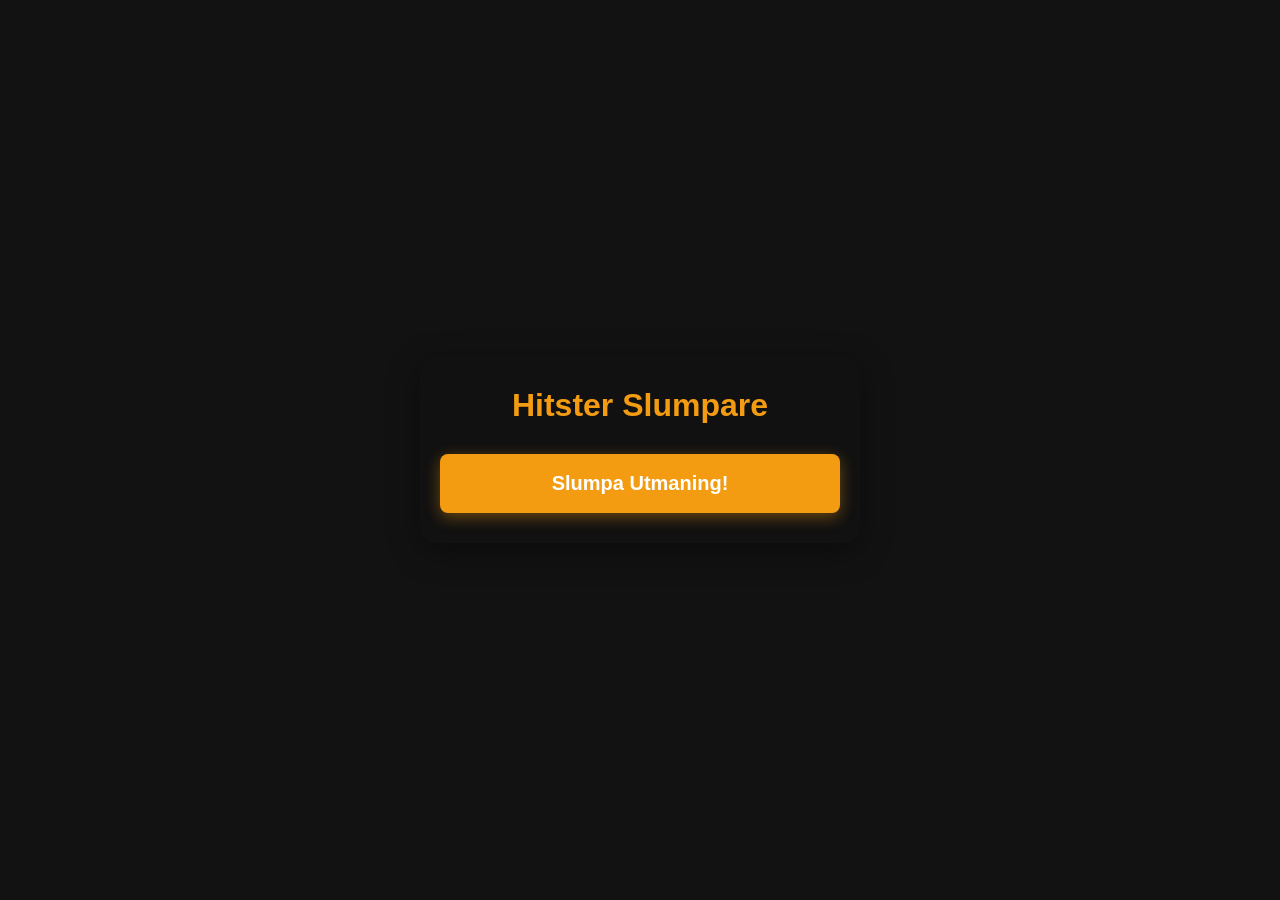
==== index.html @ 3183e4a6 "Create index.html" ====
<!DOCTYPE html>
<html lang="sv">
<head>
    <meta charset="UTF-8">
    <meta name="viewport" content="width=device-width, initial-scale=1.0">
    <title>Hitster Companion</title>
    <style>
        body {
            font-family: -apple-system, BlinkMacSystemFont, "Segoe UI", Roboto, Helvetica, Arial, sans-serif;
            background-image: url('hitster-background.png'); /* Din snygga neonbakgrund */
            background-size: cover;
            background-position: center;
            background-attachment: fixed;
            background-color: #121212;
            color: #ffffff;
            display: flex;
            flex-direction: column;
            align-items: center;
            justify-content: center;
            min-height: 100vh;
            margin: 0;
            padding: 20px;
            box-sizing: border-box;
        }
        .container {
            width: 100%;
            max-width: 400px;
            text-align: center;
            background-color: rgba(18, 18, 18, 0.85); /* Halvtransparent mörk box så texten syns bra */
            padding: 30px 20px;
            border-radius: 16px;
            box-shadow: 0 8px 32px 0 rgba(0, 0, 0, 0.37);
            backdrop-filter: blur(4px);
            -webkit-backdrop-filter: blur(4px);
        }
        h1 { color: #f39c12; margin-top: 0; margin-bottom: 30px; }
        button {
            width: 100%;
            padding: 18px;
            background-color: #f39c12;
            border: none;
            border-radius: 8px;
            color: white;
            font-size: 20px;
            font-weight: bold;
            cursor: pointer;
            box-shadow: 0 4px 15px rgba(243, 156, 18, 0.4);
            transition: background 0.2s, transform 0.1s;
        }
        button:active { 
            background-color: #e67e22; 
            transform: scale(0.98);
        }
        #resultatBox {
            margin-top: 30px;
            padding: 25px 15px;
            border-radius: 8px;
            background-color: rgba(30, 30, 30, 0.9);
            border: 2px dashed #f39c12;
            display: none;
            animation: fadeIn 0.3s ease-in-out;
        }
        .utmaning-titel { font-size: 24px; font-weight: bold; color: #f1c40f; margin-bottom: 12px; }
        .utmaning-info { font-size: 16px; color: #bdc3c7; line-height: 1.4; }

        @keyframes fadeIn {
            from { opacity: 0; transform: translateY(10px); }
            to { opacity: 1; transform: translateY(0); }
        }
    </style>
</head>
<body>

<div class="container">
    <h1>Hitster Slumpare</h1>
    
    <button onclick="slumpaUtmaning()">Slumpa Utmaning!</button>

    <div id="resultatBox">
        <div class="utmaning-titel" id="utmaningTitel"></div>
        <div class="utmaning-info" id="utmaningInfo"></div>
    </div>
</div>

<script>
function slumpaUtmaning() {
    const valen = [
        { 
            titel: "Årtal ± 2 år", 
            info: "Gissa vilket år låten släpptes. Du vinner poäng/kortet om du är max 2 år ifrån det rätta svaret." 
        },
        { 
            titel: "Årtal ± 4 år", 
            info: "Gissa vilket år låten släpptes. Du får en generös felmarginal på upp till 4 år åt båda hållen!" 
        },
        { 
            titel: "Årtionde", 
            info: "Du behöver inte pricka exakt år. Det räcker att du gissar rätt årtionde (t.ex. 80-talet, 90-talet)." 
        },
        { 
            titel: "Före eller efter 2000?", 
            info: "Det enklaste valet! Gissa bara om låten släpptes före år 2000, eller år 2000 och senare." 
        },
        { 
            titel: "Artist", 
            info: "Glöm årtalet! För att ta poäng på den här låten måste du kunna namnet på artisten eller gruppen." 
        }
    ];

    const slumpIndex = Math.floor(Math.random() * valen.length);
    const vald = valen[slumpIndex];

    document.getElementById('utmaningTitel').innerText = vald.titel;
    document.getElementById('utmaningInfo').innerText = vald.info;
    document.getElementById('resultatBox').style.display = 'block';
}
</script>

</body>
</html>
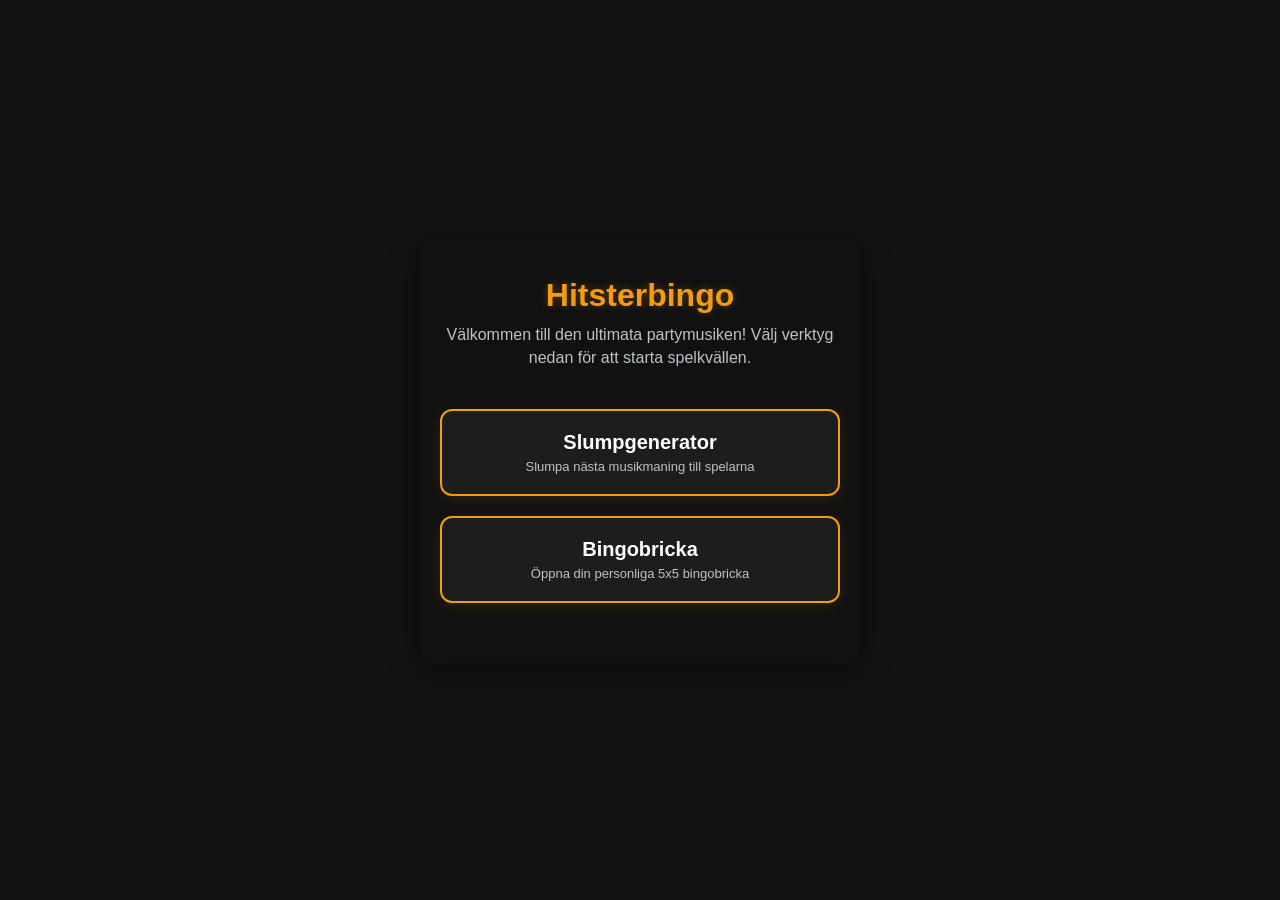
==== commit f6ab4130: "Create index.html" ====
--- a/index.html
+++ b/index.html
@@ -3,11 +3,11 @@
 <head>
     <meta charset="UTF-8">
     <meta name="viewport" content="width=device-width, initial-scale=1.0">
-    <title>Hitster Companion</title>
+    <title>Hitsterbingo</title>
     <style>
         body {
             font-family: -apple-system, BlinkMacSystemFont, "Segoe UI", Roboto, Helvetica, Arial, sans-serif;
-            background-image: url('hitster-background.png'); /* Din snygga neonbakgrund */
+            background-image: url('hitster-background.png'); /* Din neonbakgrund */
             background-size: cover;
             background-position: center;
             background-attachment: fixed;
@@ -26,95 +26,73 @@
             width: 100%;
             max-width: 400px;
             text-align: center;
-            background-color: rgba(18, 18, 18, 0.85); /* Halvtransparent mörk box så texten syns bra */
-            padding: 30px 20px;
+            background-color: rgba(18, 18, 18, 0.85);
+            padding: 40px 20px;
             border-radius: 16px;
             box-shadow: 0 8px 32px 0 rgba(0, 0, 0, 0.37);
             backdrop-filter: blur(4px);
             -webkit-backdrop-filter: blur(4px);
         }
-        h1 { color: #f39c12; margin-top: 0; margin-bottom: 30px; }
-        button {
-            width: 100%;
-            padding: 18px;
-            background-color: #f39c12;
-            border: none;
-            border-radius: 8px;
+        h1 { 
+            color: #f39c12; 
+            margin-top: 0; 
+            margin-bottom: 10px; 
+            font-size: 32px;
+            text-shadow: 0 0 10px rgba(243, 156, 18, 0.3);
+        }
+        .subtitle {
+            color: #bdc3c7;
+            font-size: 16px;
+            margin-bottom: 40px;
+            line-height: 1.4;
+        }
+        .menu-link {
+            display: block;
+            padding: 20px;
+            margin-bottom: 20px;
+            background-color: rgba(255, 255, 255, 0.05);
+            border: 2px solid #f39c12;
+            border-radius: 12px;
             color: white;
+            text-decoration: none;
             font-size: 20px;
             font-weight: bold;
-            cursor: pointer;
-            box-shadow: 0 4px 15px rgba(243, 156, 18, 0.4);
-            transition: background 0.2s, transform 0.1s;
+            transition: all 0.2s ease;
+            box-shadow: 0 4px 15px rgba(243, 156, 18, 0.1);
         }
-        button:active { 
-            background-color: #e67e22; 
+        .menu-link:active {
+            background-color: #f39c12;
             transform: scale(0.98);
+            box-shadow: 0 0 20px rgba(243, 156, 18, 0.4);
         }
-        #resultatBox {
-            margin-top: 30px;
-            padding: 25px 15px;
-            border-radius: 8px;
-            background-color: rgba(30, 30, 30, 0.9);
-            border: 2px dashed #f39c12;
-            display: none;
-            animation: fadeIn 0.3s ease-in-out;
+        .menu-link span {
+            display: block;
+            font-size: 13px;
+            color: #bdc3c7;
+            font-weight: normal;
+            margin-top: 5px;
         }
-        .utmaning-titel { font-size: 24px; font-weight: bold; color: #f1c40f; margin-bottom: 12px; }
-        .utmaning-info { font-size: 16px; color: #bdc3c7; line-height: 1.4; }
-
-        @keyframes fadeIn {
-            from { opacity: 0; transform: translateY(10px); }
-            to { opacity: 1; transform: translateY(0); }
+        .menu-link:active span {
+            color: #ffffff;
         }
     </style>
 </head>
 <body>
 
 <div class="container">
-    <h1>Hitster Slumpare</h1>
+    <h1>Hitsterbingo</h1>
+    <div class="subtitle">Välkommen till den ultimata partymusiken! Välj verktyg nedan för att starta spelkvällen.</div>
     
-    <button onclick="slumpaUtmaning()">Slumpa Utmaning!</button>
+    <a href="generator.html" class="menu-link">
+        Slumpgenerator
+        <span>Slumpa nästa musikmaning till spelarna</span>
+    </a>
 
-    <div id="resultatBox">
-        <div class="utmaning-titel" id="utmaningTitel"></div>
-        <div class="utmaning-info" id="utmaningInfo"></div>
-    </div>
+    <a href="Hitsterbingo.html" class="menu-link">
+        Bingobricka
+        <span>Öppna din personliga 5x5 bingobricka</span>
+    </a>
 </div>
-
-<script>
-function slumpaUtmaning() {
-    const valen = [
-        { 
-            titel: "Årtal ± 2 år", 
-            info: "Gissa vilket år låten släpptes. Du vinner poäng/kortet om du är max 2 år ifrån det rätta svaret." 
-        },
-        { 
-            titel: "Årtal ± 4 år", 
-            info: "Gissa vilket år låten släpptes. Du får en generös felmarginal på upp till 4 år åt båda hållen!" 
-        },
-        { 
-            titel: "Årtionde", 
-            info: "Du behöver inte pricka exakt år. Det räcker att du gissar rätt årtionde (t.ex. 80-talet, 90-talet)." 
-        },
-        { 
-            titel: "Före eller efter 2000?", 
-            info: "Det enklaste valet! Gissa bara om låten släpptes före år 2000, eller år 2000 och senare." 
-        },
-        { 
-            titel: "Artist", 
-            info: "Glöm årtalet! För att ta poäng på den här låten måste du kunna namnet på artisten eller gruppen." 
-        }
-    ];
-
-    const slumpIndex = Math.floor(Math.random() * valen.length);
-    const vald = valen[slumpIndex];
-
-    document.getElementById('utmaningTitel').innerText = vald.titel;
-    document.getElementById('utmaningInfo').innerText = vald.info;
-    document.getElementById('resultatBox').style.display = 'block';
-}
-</script>
 
 </body>
 </html>
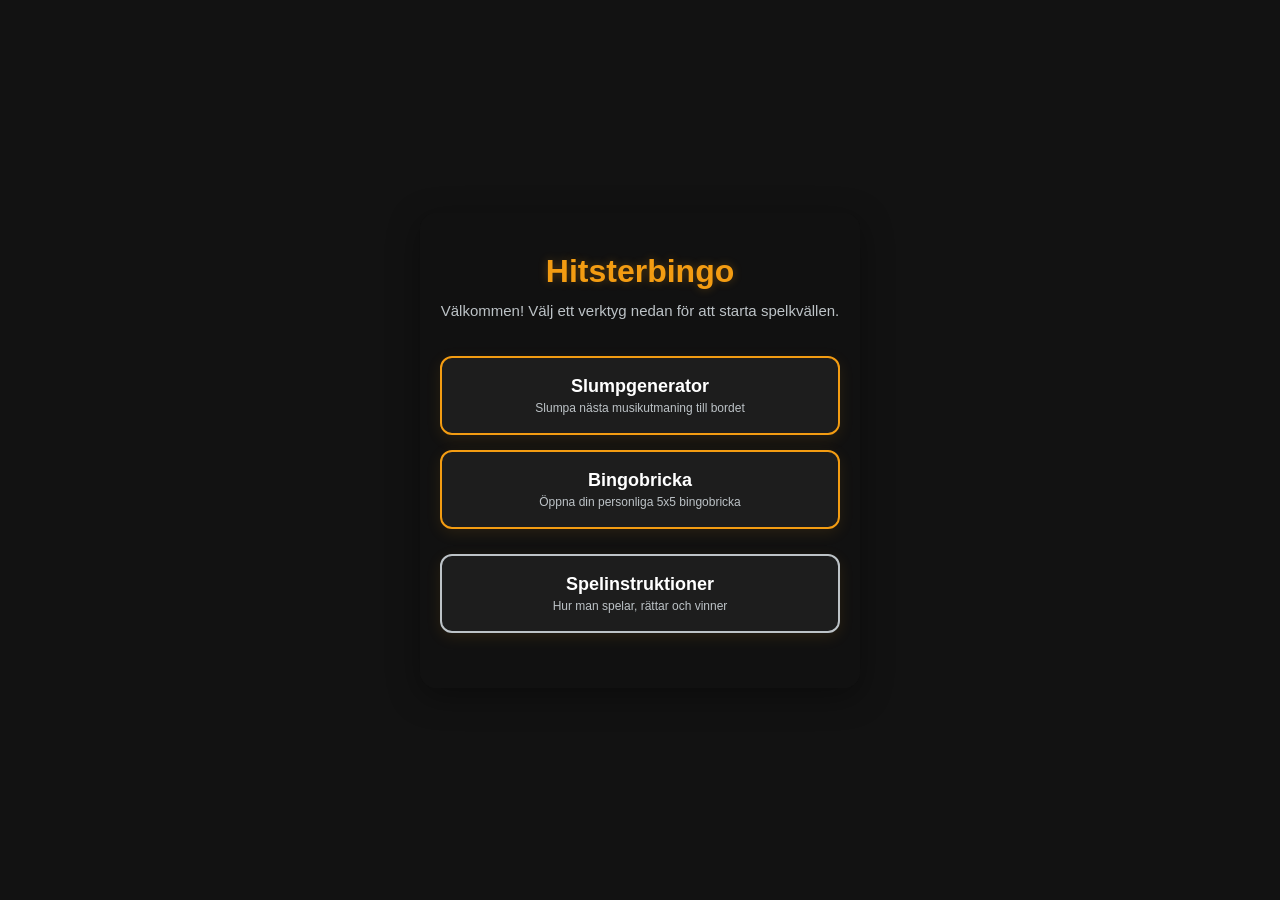
==== commit d502070a: "Create index.html" ====
--- a/index.html
+++ b/index.html
@@ -7,7 +7,7 @@
     <style>
         body {
             font-family: -apple-system, BlinkMacSystemFont, "Segoe UI", Roboto, Helvetica, Arial, sans-serif;
-            background-image: url('hitster-background.png'); /* Din neonbakgrund */
+            background-image: url('hitster-background.png');
             background-size: cover;
             background-position: center;
             background-attachment: fixed;
@@ -42,20 +42,20 @@
         }
         .subtitle {
             color: #bdc3c7;
-            font-size: 16px;
-            margin-bottom: 40px;
+            font-size: 15px;
+            margin-bottom: 35px;
             line-height: 1.4;
         }
         .menu-link {
             display: block;
-            padding: 20px;
-            margin-bottom: 20px;
+            padding: 18px 15px;
+            margin-bottom: 15px;
             background-color: rgba(255, 255, 255, 0.05);
             border: 2px solid #f39c12;
             border-radius: 12px;
             color: white;
             text-decoration: none;
-            font-size: 20px;
+            font-size: 18px;
             font-weight: bold;
             transition: all 0.2s ease;
             box-shadow: 0 4px 15px rgba(243, 156, 18, 0.1);
@@ -67,30 +67,43 @@
         }
         .menu-link span {
             display: block;
-            font-size: 13px;
+            font-size: 12px;
             color: #bdc3c7;
             font-weight: normal;
-            margin-top: 5px;
+            margin-top: 4px;
         }
-        .menu-link:active span {
-            color: #ffffff;
+        .menu-link:active span { color: #ffffff; }
+        
+        .menu-link.secondary {
+            border-color: #bdc3c7;
+            margin-top: 25px;
         }
+        .menu-link.secondary:active {
+            background-color: #bdc3c7;
+            color: #121212;
+        }
+        .menu-link.secondary:active span { color: #121212; }
     </style>
 </head>
 <body>
 
 <div class="container">
     <h1>Hitsterbingo</h1>
-    <div class="subtitle">Välkommen till den ultimata partymusiken! Välj verktyg nedan för att starta spelkvällen.</div>
+    <div class="subtitle">Välkommen! Välj ett verktyg nedan för att starta spelkvällen.</div>
     
     <a href="generator.html" class="menu-link">
         Slumpgenerator
-        <span>Slumpa nästa musikmaning till spelarna</span>
+        <span>Slumpa nästa musikutmaning till bordet</span>
     </a>
 
-    <a href="Hitsterbingo.html" class="menu-link">
+    <a href="hitsterbingo.html" class="menu-link">
         Bingobricka
         <span>Öppna din personliga 5x5 bingobricka</span>
+    </a>
+
+    <a href="regler.html" class="menu-link secondary">
+        Spelinstruktioner
+        <span>Hur man spelar, rättar och vinner</span>
     </a>
 </div>
 
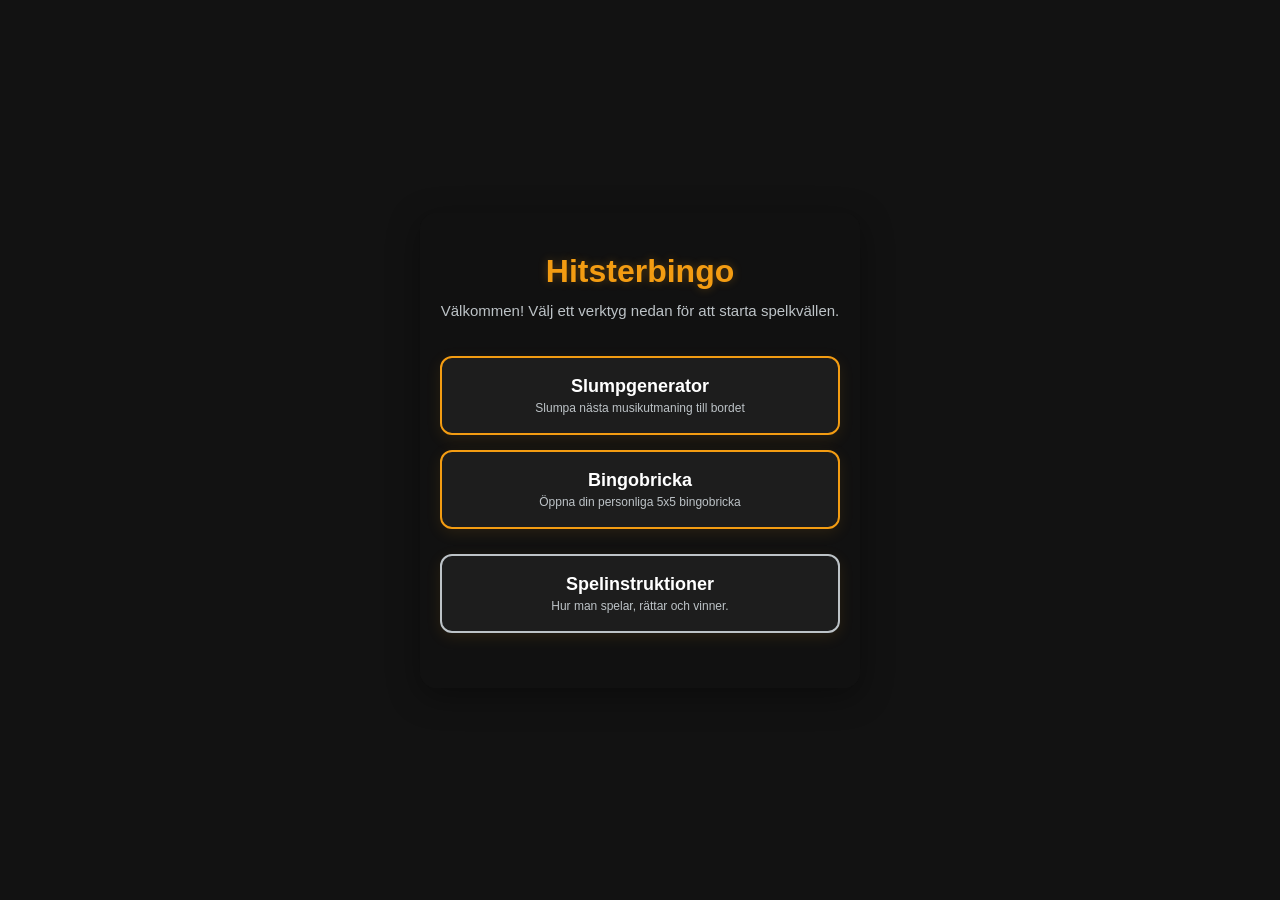
==== commit 8c895db4: "Update index.html" ====
--- a/index.html
+++ b/index.html
@@ -103,7 +103,7 @@
 
     <a href="regler.html" class="menu-link secondary">
         Spelinstruktioner
-        <span>Hur man spelar, rättar och vinner</span>
+        <span>Hur man spelar, rättar och vinner.</span>
     </a>
 </div>
 
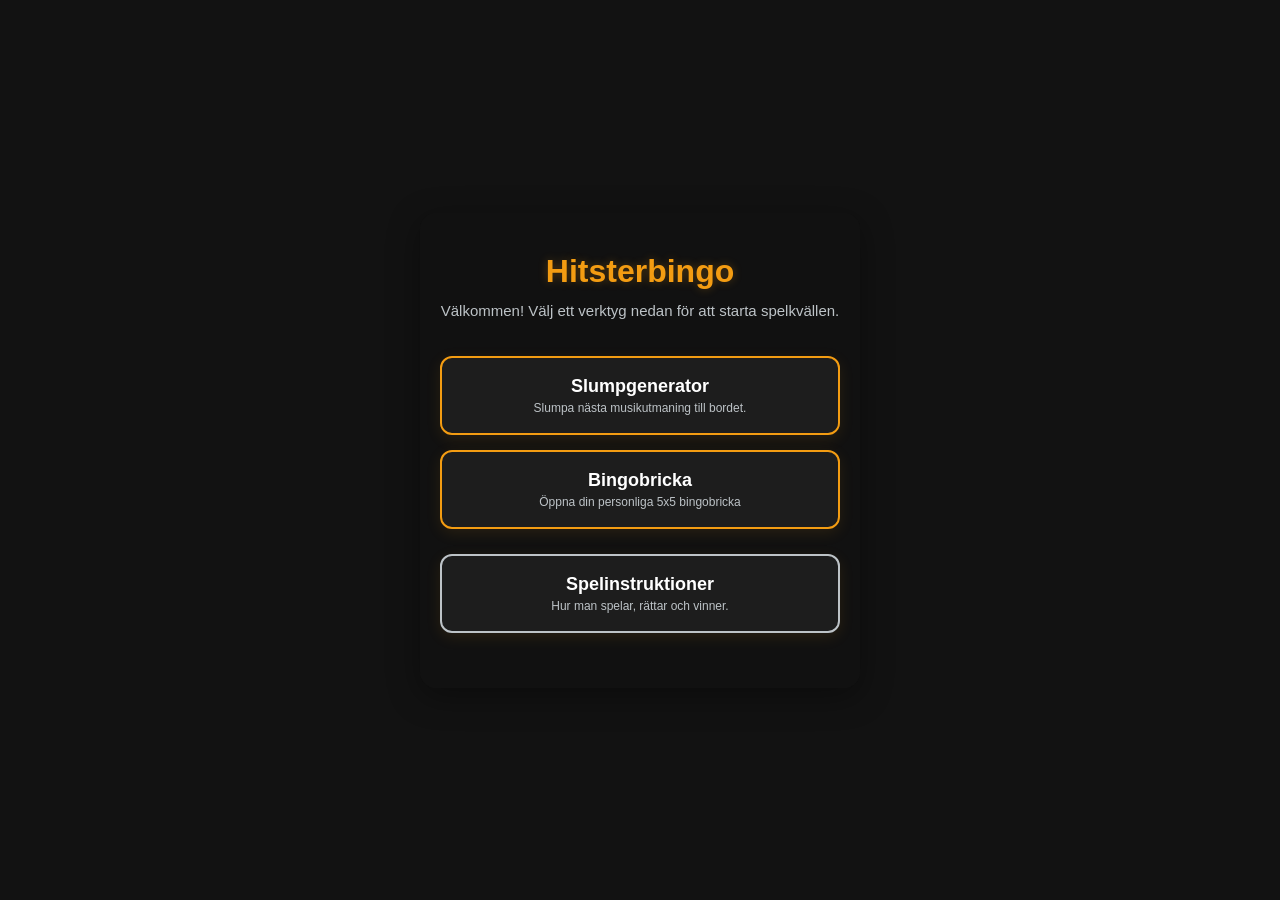
==== commit b4da910d: "Update index.html" ====
--- a/index.html
+++ b/index.html
@@ -93,7 +93,7 @@
     
     <a href="generator.html" class="menu-link">
         Slumpgenerator
-        <span>Slumpa nästa musikutmaning till bordet</span>
+        <span>Slumpa nästa musikutmaning till bordet.</span>
     </a>
 
     <a href="hitsterbingo.html" class="menu-link">
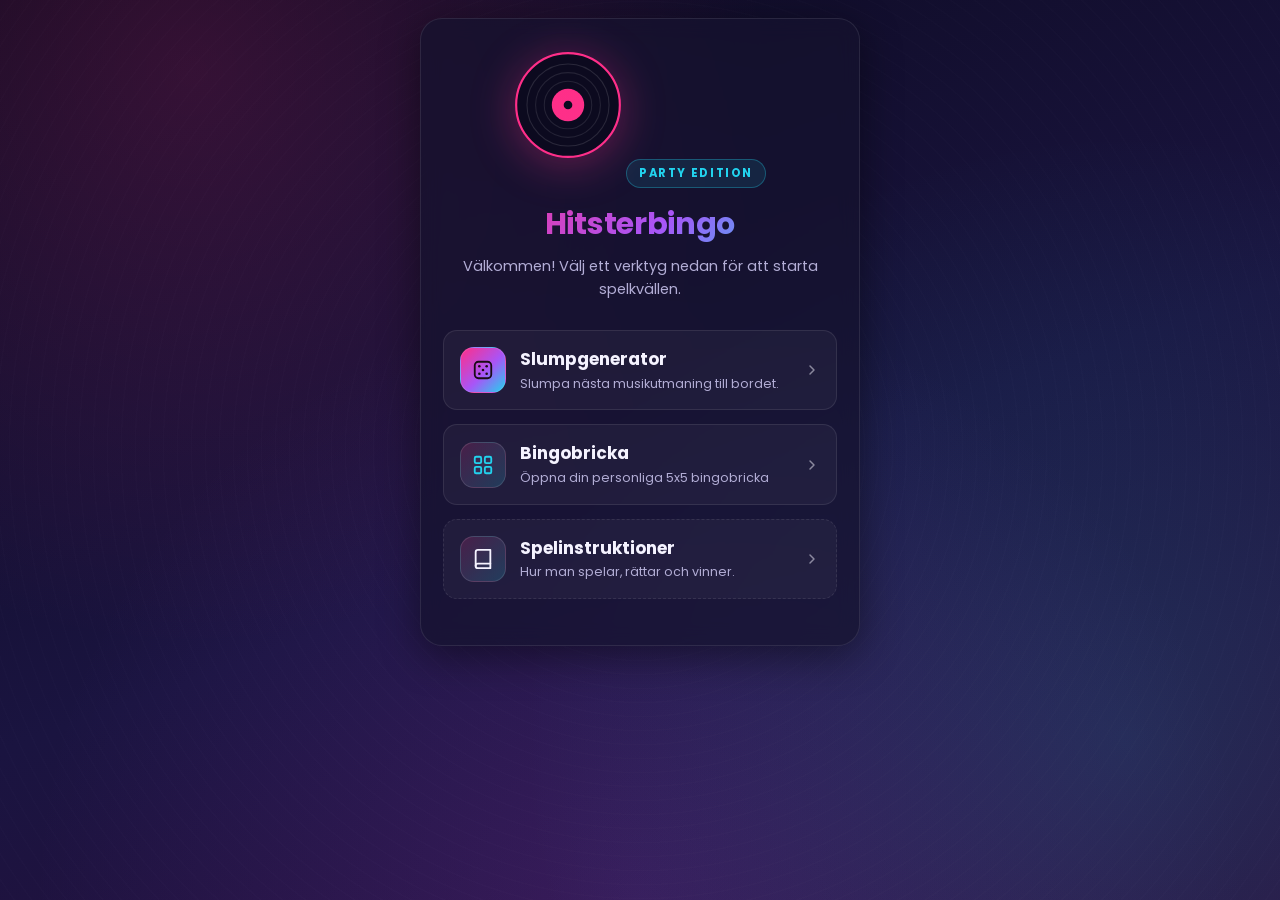
==== commit 0e24d9ba: "Ge appen en ny neon vinyl-design med grafik och animationer Byter till ett delat designsystem (style" ====
--- a/index.html
+++ b/index.html
@@ -4,108 +4,85 @@
     <meta charset="UTF-8">
     <meta name="viewport" content="width=device-width, initial-scale=1.0">
     <title>Hitsterbingo</title>
-    <style>
-        body {
-            font-family: -apple-system, BlinkMacSystemFont, "Segoe UI", Roboto, Helvetica, Arial, sans-serif;
-            background-image: url('hitster-background.png');
-            background-size: cover;
-            background-position: center;
-            background-attachment: fixed;
-            background-color: #121212;
-            color: #ffffff;
-            display: flex;
-            flex-direction: column;
-            align-items: center;
-            justify-content: center;
-            min-height: 100vh;
-            margin: 0;
-            padding: 20px;
-            box-sizing: border-box;
-        }
-        .container {
-            width: 100%;
-            max-width: 400px;
-            text-align: center;
-            background-color: rgba(18, 18, 18, 0.85);
-            padding: 40px 20px;
-            border-radius: 16px;
-            box-shadow: 0 8px 32px 0 rgba(0, 0, 0, 0.37);
-            backdrop-filter: blur(4px);
-            -webkit-backdrop-filter: blur(4px);
-        }
-        h1 { 
-            color: #f39c12; 
-            margin-top: 0; 
-            margin-bottom: 10px; 
-            font-size: 32px;
-            text-shadow: 0 0 10px rgba(243, 156, 18, 0.3);
-        }
-        .subtitle {
-            color: #bdc3c7;
-            font-size: 15px;
-            margin-bottom: 35px;
-            line-height: 1.4;
-        }
-        .menu-link {
-            display: block;
-            padding: 18px 15px;
-            margin-bottom: 15px;
-            background-color: rgba(255, 255, 255, 0.05);
-            border: 2px solid #f39c12;
-            border-radius: 12px;
-            color: white;
-            text-decoration: none;
-            font-size: 18px;
-            font-weight: bold;
-            transition: all 0.2s ease;
-            box-shadow: 0 4px 15px rgba(243, 156, 18, 0.1);
-        }
-        .menu-link:active {
-            background-color: #f39c12;
-            transform: scale(0.98);
-            box-shadow: 0 0 20px rgba(243, 156, 18, 0.4);
-        }
-        .menu-link span {
-            display: block;
-            font-size: 12px;
-            color: #bdc3c7;
-            font-weight: normal;
-            margin-top: 4px;
-        }
-        .menu-link:active span { color: #ffffff; }
-        
-        .menu-link.secondary {
-            border-color: #bdc3c7;
-            margin-top: 25px;
-        }
-        .menu-link.secondary:active {
-            background-color: #bdc3c7;
-            color: #121212;
-        }
-        .menu-link.secondary:active span { color: #121212; }
-    </style>
+    <link rel="preconnect" href="https://fonts.googleapis.com">
+    <link href="https://fonts.googleapis.com/css2?family=Poppins:wght@400;600;700;800&display=swap" rel="stylesheet">
+    <link rel="stylesheet" href="style.css">
 </head>
 <body>
 
-<div class="container">
-    <h1>Hitsterbingo</h1>
+<main class="container">
+    <svg class="vinyl-logo" viewBox="0 0 100 100" fill="none" aria-hidden="true">
+        <circle cx="50" cy="50" r="48" fill="#0c0a1f" stroke="url(#gHomeRing)" stroke-width="2"/>
+        <circle cx="50" cy="50" r="38" stroke="rgba(255,255,255,0.12)" stroke-width="1"/>
+        <circle cx="50" cy="50" r="30" stroke="rgba(255,255,255,0.1)" stroke-width="1"/>
+        <circle cx="50" cy="50" r="22" stroke="rgba(255,255,255,0.1)" stroke-width="1"/>
+        <circle cx="50" cy="50" r="15" fill="url(#gHomeLabel)"/>
+        <circle cx="50" cy="50" r="4" fill="#0c0a1f"/>
+        <defs>
+            <linearGradient id="gHomeRing" x1="0" y1="0" x2="100" y2="100">
+                <stop stop-color="#ff2e88"/>
+                <stop offset="0.5" stop-color="#a855f7"/>
+                <stop offset="1" stop-color="#22d3ee"/>
+            </linearGradient>
+            <linearGradient id="gHomeLabel" x1="0" y1="0" x2="100" y2="100">
+                <stop stop-color="#ff2e88"/>
+                <stop offset="1" stop-color="#22d3ee"/>
+            </linearGradient>
+        </defs>
+    </svg>
+
+    <div class="eyebrow">Party edition</div>
+    <h1 class="title">Hitsterbingo</h1>
     <div class="subtitle">Välkommen! Välj ett verktyg nedan för att starta spelkvällen.</div>
-    
-    <a href="generator.html" class="menu-link">
-        Slumpgenerator
-        <span>Slumpa nästa musikutmaning till bordet.</span>
+
+    <a href="generator.html" class="menu-link primary">
+        <span class="icon-badge">
+            <svg viewBox="0 0 24 24" fill="none" stroke="#1a0b14" stroke-width="2" stroke-linecap="round" stroke-linejoin="round">
+                <rect x="3" y="3" width="18" height="18" rx="4"/>
+                <circle cx="8" cy="8" r="1.4" fill="#1a0b14" stroke="none"/>
+                <circle cx="16" cy="8" r="1.4" fill="#1a0b14" stroke="none"/>
+                <circle cx="12" cy="12" r="1.4" fill="#1a0b14" stroke="none"/>
+                <circle cx="8" cy="16" r="1.4" fill="#1a0b14" stroke="none"/>
+                <circle cx="16" cy="16" r="1.4" fill="#1a0b14" stroke="none"/>
+            </svg>
+        </span>
+        <span class="label-block">
+            <span class="label">Slumpgenerator</span>
+            <span class="desc">Slumpa nästa musikutmaning till bordet.</span>
+        </span>
+        <svg class="chevron" viewBox="0 0 24 24" fill="none" stroke="currentColor" stroke-width="2.2" stroke-linecap="round" stroke-linejoin="round"><path d="M9 6l6 6-6 6"/></svg>
     </a>
 
     <a href="hitsterbingo.html" class="menu-link">
-        Bingobricka
-        <span>Öppna din personliga 5x5 bingobricka</span>
+        <span class="icon-badge">
+            <svg viewBox="0 0 24 24" fill="none" stroke="#22d3ee" stroke-width="2" stroke-linecap="round" stroke-linejoin="round">
+                <rect x="3" y="3" width="7" height="7" rx="1.5"/>
+                <rect x="14" y="3" width="7" height="7" rx="1.5"/>
+                <rect x="3" y="14" width="7" height="7" rx="1.5"/>
+                <rect x="14" y="14" width="7" height="7" rx="1.5"/>
+            </svg>
+        </span>
+        <span class="label-block">
+            <span class="label">Bingobricka</span>
+            <span class="desc">Öppna din personliga 5x5 bingobricka</span>
+        </span>
+        <svg class="chevron" viewBox="0 0 24 24" fill="none" stroke="currentColor" stroke-width="2.2" stroke-linecap="round" stroke-linejoin="round"><path d="M9 6l6 6-6 6"/></svg>
     </a>
 
     <a href="regler.html" class="menu-link secondary">
-        Spelinstruktioner
-        <span>Hur man spelar, rättar och vinner.</span>
+        <span class="icon-badge">
+            <svg viewBox="0 0 24 24" fill="none" stroke="#f5f3ff" stroke-width="2" stroke-linecap="round" stroke-linejoin="round">
+                <path d="M4 19.5A2.5 2.5 0 0 1 6.5 17H20"/>
+                <path d="M4 4.5A2.5 2.5 0 0 1 6.5 2H20v20H6.5A2.5 2.5 0 0 1 4 19.5v-15Z"/>
+            </svg>
+        </span>
+        <span class="label-block">
+            <span class="label">Spelinstruktioner</span>
+            <span class="desc">Hur man spelar, rättar och vinner.</span>
+        </span>
+        <svg class="chevron" viewBox="0 0 24 24" fill="none" stroke="currentColor" stroke-width="2.2" stroke-linecap="round" stroke-linejoin="round"><path d="M9 6l6 6-6 6"/></svg>
     </a>
-</div>
+</main>
 
 </body>
 </html>
--- a/style.css
+++ b/style.css
@@ -0,0 +1,517 @@
+/* ==========================================================================
+   Hitster Bingo — Neon Vinyl design system
+   Shared styles for index, generator, hitsterbingo, regler
+   ========================================================================== */
+
+:root {
+    --bg-1: #0c0a1f;
+    --bg-2: #1a1440;
+    --bg-3: #2a0f3d;
+
+    --surface: rgba(22, 18, 46, 0.72);
+    --surface-solid: #171331;
+    --surface-hairline: rgba(255, 255, 255, 0.09);
+
+    --text-primary: #f5f3ff;
+    --text-muted: #b3aed6;
+    --text-faint: #837da8;
+
+    --accent-1: #ff2e88;
+    --accent-2: #22d3ee;
+    --accent-gradient: linear-gradient(135deg, #ff2e88 0%, #a855f7 55%, #22d3ee 100%);
+    --accent-gradient-soft: linear-gradient(135deg, rgba(255, 46, 136, 0.18), rgba(34, 211, 238, 0.18));
+
+    --c-ar2: #ff5c72;       /* Röd — Årtal ± 2 år */
+    --c-ar4: #3fa9ff;       /* Blå — Årtal ± 4 år */
+    --c-artionde: #b06bff;  /* Lila — Årtionde */
+    --c-sekel: #2fe0a8;     /* Grön — Före/efter 2000 */
+    --c-artist: #ffd166;    /* Gul — Artist */
+
+    --radius-lg: 22px;
+    --radius-md: 14px;
+    --radius-sm: 10px;
+
+    --shadow-soft: 0 10px 40px rgba(0, 0, 0, 0.45);
+    --shadow-glow: 0 0 24px rgba(255, 46, 136, 0.25);
+}
+
+* { box-sizing: border-box; }
+
+html, body {
+    margin: 0;
+    padding: 0;
+}
+
+body {
+    font-family: "Poppins", -apple-system, BlinkMacSystemFont, "Segoe UI", Roboto, Helvetica, Arial, sans-serif;
+    color: var(--text-primary);
+    min-height: 100vh;
+    display: flex;
+    flex-direction: column;
+    align-items: center;
+    padding: 18px;
+    position: relative;
+    overflow-x: hidden;
+
+    background-color: var(--bg-1);
+    background-image:
+        radial-gradient(circle at 15% 8%, rgba(255, 46, 136, 0.16), transparent 42%),
+        radial-gradient(circle at 88% 82%, rgba(34, 211, 238, 0.14), transparent 45%),
+        radial-gradient(circle at 50% 100%, rgba(168, 85, 247, 0.16), transparent 55%),
+        linear-gradient(160deg, var(--bg-1) 0%, var(--bg-2) 55%, var(--bg-3) 100%);
+    background-attachment: fixed;
+}
+
+/* Faint vinyl grooves drifting behind the content, purely decorative */
+body::before {
+    content: "";
+    position: fixed;
+    inset: 0;
+    z-index: 0;
+    pointer-events: none;
+    background-image: repeating-radial-gradient(
+        circle at 50% 50%,
+        rgba(255, 255, 255, 0.025) 0px,
+        rgba(255, 255, 255, 0.025) 1px,
+        transparent 2px,
+        transparent 14px
+    );
+    opacity: 0.5;
+}
+
+main, .nav-bar, .container, footer {
+    position: relative;
+    z-index: 1;
+}
+
+h1, h2, h3 {
+    font-family: "Poppins", sans-serif;
+    font-weight: 700;
+    margin: 0;
+}
+
+p, li, span, div { line-height: 1.5; }
+
+a { color: inherit; }
+
+/* ---------- Nav bar ---------- */
+
+.nav-bar {
+    width: 100%;
+    max-width: 440px;
+    display: flex;
+    justify-content: space-between;
+    align-items: center;
+    gap: 10px;
+    margin-bottom: 22px;
+}
+
+.nav-btn {
+    display: inline-flex;
+    align-items: center;
+    gap: 6px;
+    background-color: rgba(255, 255, 255, 0.06);
+    border: 1px solid var(--surface-hairline);
+    color: var(--text-primary);
+    padding: 9px 16px;
+    border-radius: 999px;
+    text-decoration: none;
+    font-size: 13.5px;
+    font-weight: 600;
+    letter-spacing: 0.01em;
+    transition: background-color 0.2s ease, transform 0.15s ease, border-color 0.2s ease;
+    white-space: nowrap;
+}
+
+.nav-btn svg { width: 15px; height: 15px; flex-shrink: 0; }
+
+.nav-btn:active { transform: scale(0.95); background-color: rgba(255, 255, 255, 0.14); }
+
+.nav-btn.accent {
+    border-color: rgba(255, 46, 136, 0.6);
+    color: #ffe1ef;
+    background: var(--accent-gradient-soft);
+}
+.nav-btn.accent:active { background: var(--accent-gradient); color: #1a0b14; }
+
+/* ---------- Containers / cards ---------- */
+
+.container {
+    width: 100%;
+    max-width: 440px;
+    background: var(--surface);
+    border: 1px solid var(--surface-hairline);
+    border-radius: var(--radius-lg);
+    padding: 32px 22px;
+    box-shadow: var(--shadow-soft);
+    backdrop-filter: blur(10px);
+    -webkit-backdrop-filter: blur(10px);
+    text-align: center;
+}
+
+.eyebrow {
+    display: inline-flex;
+    align-items: center;
+    gap: 6px;
+    font-size: 11.5px;
+    font-weight: 700;
+    letter-spacing: 0.14em;
+    text-transform: uppercase;
+    color: var(--accent-2);
+    background: rgba(34, 211, 238, 0.1);
+    border: 1px solid rgba(34, 211, 238, 0.3);
+    padding: 5px 12px;
+    border-radius: 999px;
+    margin-bottom: 14px;
+}
+
+h1.title {
+    font-size: 30px;
+    margin-bottom: 8px;
+    background: var(--accent-gradient);
+    -webkit-background-clip: text;
+    background-clip: text;
+    color: transparent;
+    letter-spacing: -0.01em;
+}
+
+.subtitle {
+    color: var(--text-muted);
+    font-size: 14.5px;
+    margin-bottom: 30px;
+    line-height: 1.55;
+}
+
+/* ---------- Vinyl logo mark ---------- */
+
+.vinyl-logo {
+    width: 108px;
+    height: 108px;
+    margin: 0 auto 18px;
+    animation: spin-slow 16s linear infinite;
+    filter: drop-shadow(0 6px 22px rgba(255, 46, 136, 0.35));
+}
+
+@keyframes spin-slow {
+    from { transform: rotate(0deg); }
+    to { transform: rotate(360deg); }
+}
+
+@media (prefers-reduced-motion: reduce) {
+    .vinyl-logo, .vinyl-spin { animation: none !important; }
+}
+
+/* ---------- Menu links (index) ---------- */
+
+.menu-link {
+    display: flex;
+    align-items: center;
+    gap: 14px;
+    text-align: left;
+    padding: 16px 16px;
+    margin-bottom: 14px;
+    background-color: rgba(255, 255, 255, 0.04);
+    border: 1px solid var(--surface-hairline);
+    border-radius: var(--radius-md);
+    color: var(--text-primary);
+    text-decoration: none;
+    transition: transform 0.15s ease, border-color 0.2s ease, background-color 0.2s ease;
+    opacity: 0;
+    transform: translateY(10px);
+    animation: rise-in 0.5s ease forwards;
+}
+
+.menu-link:nth-of-type(1) { animation-delay: 0.05s; }
+.menu-link:nth-of-type(2) { animation-delay: 0.15s; }
+.menu-link:nth-of-type(3) { animation-delay: 0.25s; }
+
+@keyframes rise-in {
+    to { opacity: 1; transform: translateY(0); }
+}
+
+.menu-link .icon-badge {
+    flex-shrink: 0;
+    width: 46px;
+    height: 46px;
+    border-radius: 14px;
+    display: flex;
+    align-items: center;
+    justify-content: center;
+    background: var(--accent-gradient-soft);
+    border: 1px solid rgba(255, 255, 255, 0.12);
+}
+
+.menu-link .icon-badge svg { width: 22px; height: 22px; }
+
+.menu-link .label-block { flex: 1; min-width: 0; }
+
+.menu-link .label {
+    display: block;
+    font-size: 17px;
+    font-weight: 700;
+}
+
+.menu-link .desc {
+    display: block;
+    font-size: 12.5px;
+    color: var(--text-muted);
+    font-weight: 400;
+    margin-top: 2px;
+}
+
+.menu-link .chevron { flex-shrink: 0; opacity: 0.5; width: 16px; height: 16px; }
+
+.menu-link:active {
+    transform: scale(0.98);
+    border-color: rgba(255, 46, 136, 0.5);
+    background-color: rgba(255, 46, 136, 0.08);
+}
+
+.menu-link.primary .icon-badge { background: var(--accent-gradient); }
+.menu-link.primary .icon-badge svg { color: #1a0b14; }
+
+.menu-link.secondary { margin-top: 6px; border-style: dashed; }
+
+/* ---------- Buttons ---------- */
+
+.action-btn {
+    width: 100%;
+    display: inline-flex;
+    align-items: center;
+    justify-content: center;
+    gap: 10px;
+    padding: 18px;
+    background: var(--accent-gradient);
+    background-size: 160% 160%;
+    border: none;
+    border-radius: var(--radius-md);
+    color: #1a0b14;
+    font-family: inherit;
+    font-size: 18px;
+    font-weight: 700;
+    cursor: pointer;
+    box-shadow: 0 10px 30px rgba(255, 46, 136, 0.35);
+    transition: transform 0.12s ease, box-shadow 0.2s ease, background-position 0.4s ease;
+}
+
+.action-btn svg { width: 22px; height: 22px; }
+
+.action-btn:active {
+    transform: scale(0.97);
+    background-position: 100% 0%;
+    box-shadow: 0 4px 16px rgba(255, 46, 136, 0.3);
+}
+
+.action-btn.spinning svg { animation: spin-fast 0.5s linear infinite; }
+
+@keyframes spin-fast {
+    from { transform: rotate(0deg); }
+    to { transform: rotate(360deg); }
+}
+
+/* ---------- Result card (generator) ---------- */
+
+#resultatBox {
+    margin-top: 28px;
+    padding: 26px 18px;
+    border-radius: var(--radius-md);
+    background-color: var(--surface-solid);
+    border: 2px solid var(--card-glow, var(--accent-1));
+    box-shadow: 0 0 0 rgba(0,0,0,0);
+    display: none;
+    perspective: 800px;
+}
+
+#resultatBox.show {
+    display: block;
+    animation: card-flip-in 0.5s cubic-bezier(.2,.7,.3,1.1);
+}
+
+@keyframes card-flip-in {
+    from { opacity: 0; transform: rotateX(-35deg) translateY(14px) scale(0.96); }
+    to   { opacity: 1; transform: rotateX(0) translateY(0) scale(1); }
+}
+
+.utmaning-titel {
+    font-size: 25px;
+    font-weight: 700;
+    margin-bottom: 10px;
+}
+
+.utmaning-info {
+    font-size: 15px;
+    color: var(--text-muted);
+    line-height: 1.5;
+}
+
+.result-icon {
+    width: 40px;
+    height: 40px;
+    margin: 0 auto 12px;
+}
+
+/* ---------- Legend / chips ---------- */
+
+.legend {
+    display: grid;
+    grid-template-columns: repeat(2, 1fr);
+    gap: 8px;
+    margin-bottom: 22px;
+}
+
+.legend-item {
+    display: flex;
+    align-items: center;
+    gap: 9px;
+    font-size: 12px;
+    text-align: left;
+    background: rgba(255, 255, 255, 0.04);
+    border: 1px solid var(--surface-hairline);
+    border-radius: var(--radius-sm);
+    padding: 9px 10px;
+}
+
+.legend-item.span-2 { grid-column: span 2; }
+
+.color-box {
+    width: 16px;
+    height: 16px;
+    border-radius: 5px;
+    flex-shrink: 0;
+    box-shadow: 0 0 10px currentColor;
+}
+
+/* ---------- Bingo grid ---------- */
+
+.bingo-grid {
+    display: grid;
+    grid-template-columns: repeat(5, 1fr);
+    gap: 7px;
+    margin-bottom: 22px;
+    aspect-ratio: 1 / 1;
+}
+
+.bingo-cell {
+    border-radius: 10px;
+    cursor: pointer;
+    position: relative;
+    transition: transform 0.12s ease, opacity 0.2s ease, filter 0.2s ease;
+    box-shadow: inset 0 0 12px rgba(0, 0, 0, 0.35), 0 2px 8px rgba(0, 0, 0, 0.25);
+    border: 1px solid rgba(255, 255, 255, 0.15);
+    background-blend-mode: overlay;
+    background-image: radial-gradient(circle at 30% 25%, rgba(255,255,255,0.35), transparent 55%);
+}
+
+.bingo-cell:active { transform: scale(0.9); }
+
+.bingo-cell .check-mark {
+    position: absolute;
+    inset: 0;
+    display: flex;
+    align-items: center;
+    justify-content: center;
+    opacity: 0;
+    transform: scale(0.4);
+    transition: opacity 0.15s ease, transform 0.2s cubic-bezier(.3,1.5,.5,1);
+}
+
+.bingo-cell .check-mark svg {
+    width: 62%;
+    height: 62%;
+    filter: drop-shadow(0 0 4px rgba(0,0,0,0.6));
+}
+
+.bingo-cell.checked { opacity: 0.55; filter: brightness(0.75) saturate(0.8); }
+.bingo-cell.checked .check-mark { opacity: 1; transform: scale(1); }
+
+.c-ar2 { background-color: var(--c-ar2); color: var(--c-ar2); }
+.c-ar4 { background-color: var(--c-ar4); color: var(--c-ar4); }
+.c-artionde { background-color: var(--c-artionde); color: var(--c-artionde); }
+.c-sekelskifte { background-color: var(--c-sekel); color: var(--c-sekel); }
+.c-artist { background-color: var(--c-artist); color: var(--c-artist); }
+
+/* ---------- Rules page ---------- */
+
+h2.section-title {
+    display: flex;
+    align-items: center;
+    gap: 8px;
+    color: var(--accent-2);
+    font-size: 17px;
+    margin-top: 26px;
+    margin-bottom: 12px;
+    text-align: left;
+}
+
+h2.section-title svg { width: 18px; height: 18px; flex-shrink: 0; }
+
+.container.wide { text-align: left; }
+
+.container.wide p, .container.wide ol, .container.wide ul {
+    color: var(--text-muted);
+    font-size: 15px;
+    line-height: 1.65;
+    margin: 0 0 15px 0;
+    padding-left: 20px;
+}
+
+.container.wide > p { padding-left: 0; }
+
+.container.wide li { margin-bottom: 9px; }
+.container.wide strong { color: var(--text-primary); }
+
+.step-list { list-style: none; padding-left: 0 !important; counter-reset: step; }
+.step-list > li {
+    counter-increment: step;
+    position: relative;
+    padding-left: 36px;
+    margin-bottom: 14px !important;
+}
+.step-list > li::before {
+    content: counter(step);
+    position: absolute;
+    left: 0;
+    top: 0;
+    width: 24px;
+    height: 24px;
+    border-radius: 50%;
+    background: var(--accent-gradient);
+    color: #1a0b14;
+    font-weight: 700;
+    font-size: 12.5px;
+    display: flex;
+    align-items: center;
+    justify-content: center;
+}
+
+.bonus-box {
+    background: var(--accent-gradient-soft);
+    border: 1px dashed rgba(255, 46, 136, 0.5);
+    padding: 13px 14px;
+    border-radius: var(--radius-sm);
+    margin-top: 10px;
+    font-size: 13.5px;
+    color: var(--text-muted);
+}
+.bonus-box strong { color: var(--accent-1); }
+
+.color-list { list-style: none; padding-left: 0 !important; }
+.color-item {
+    display: flex;
+    align-items: center;
+    gap: 12px;
+    margin-bottom: 10px !important;
+    background: rgba(255, 255, 255, 0.04);
+    border: 1px solid var(--surface-hairline);
+    padding: 10px 12px;
+    border-radius: var(--radius-sm);
+}
+.color-item > div:last-child { font-size: 14px; }
+.dot { width: 15px; height: 15px; border-radius: 5px; flex-shrink: 0; box-shadow: 0 0 10px currentColor; }
+
+footer.app-footer {
+    margin-top: 22px;
+    color: var(--text-faint);
+    font-size: 12px;
+    text-align: center;
+}
